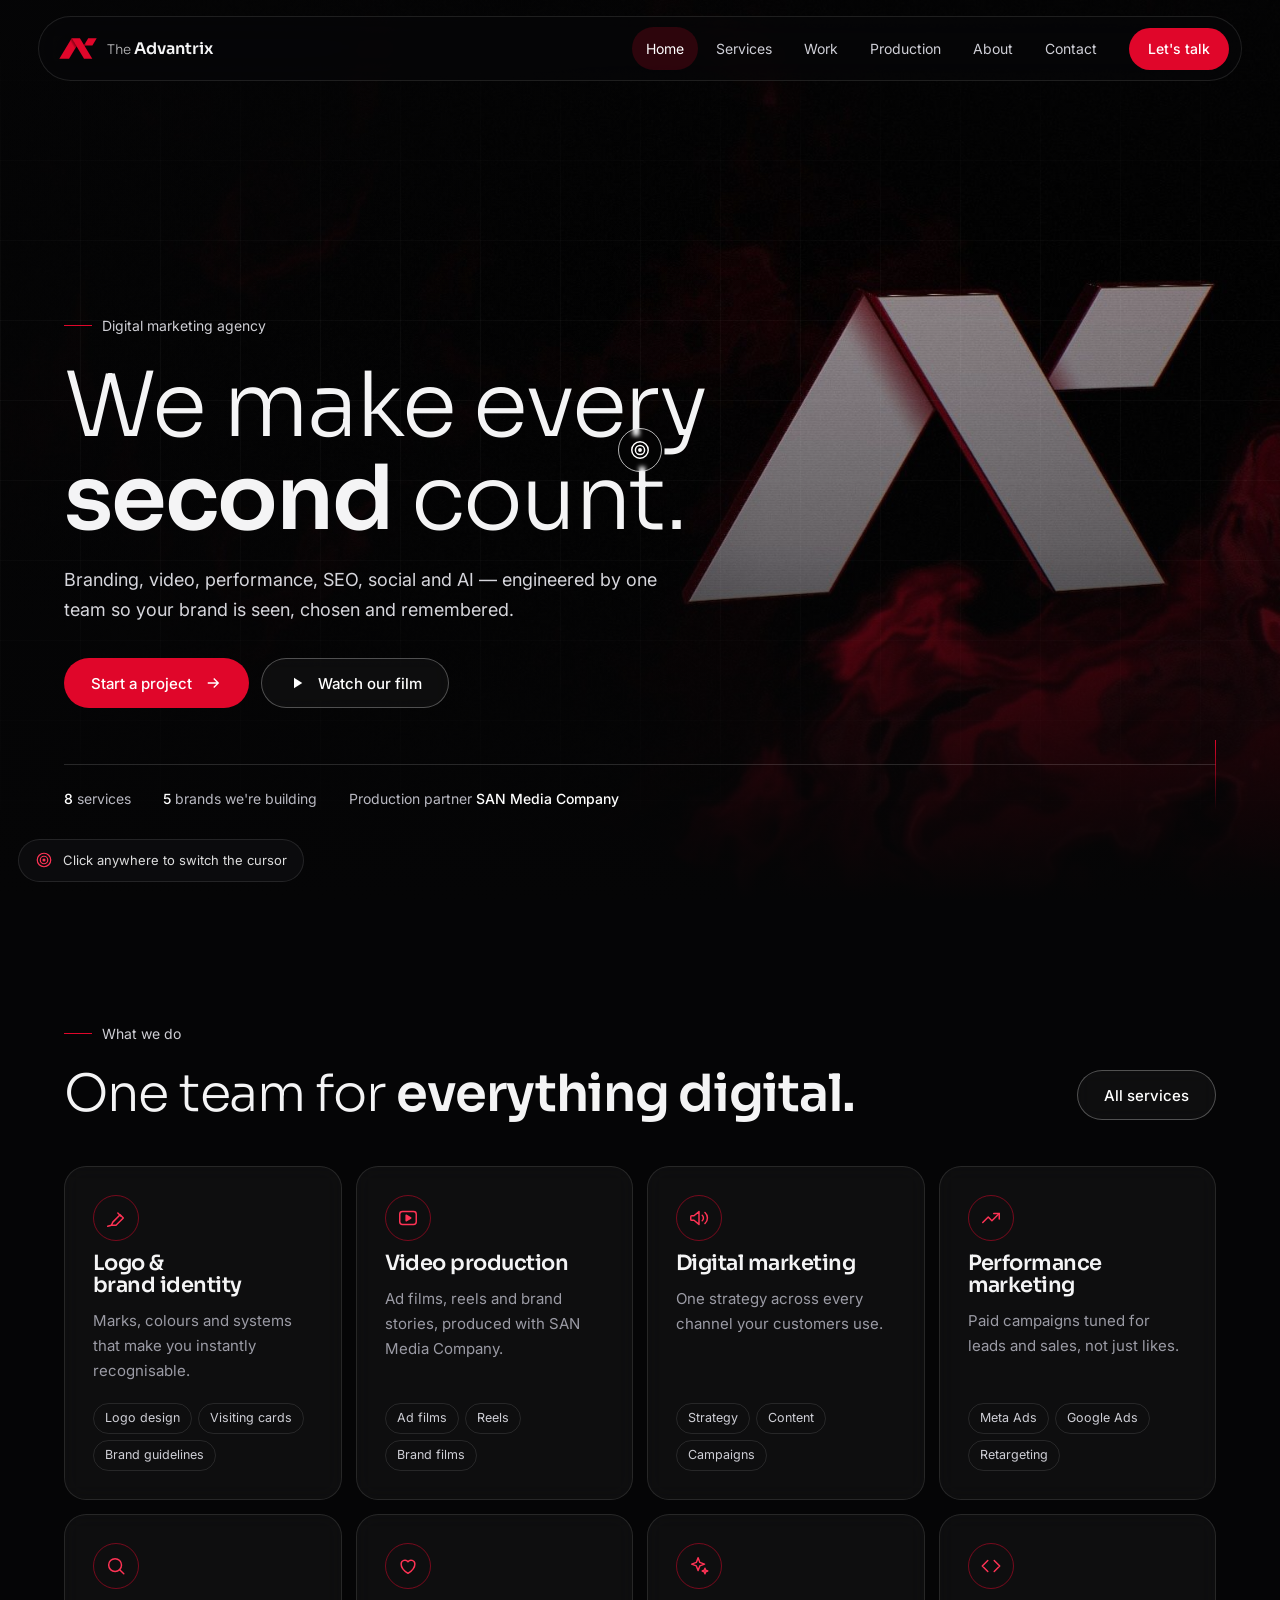
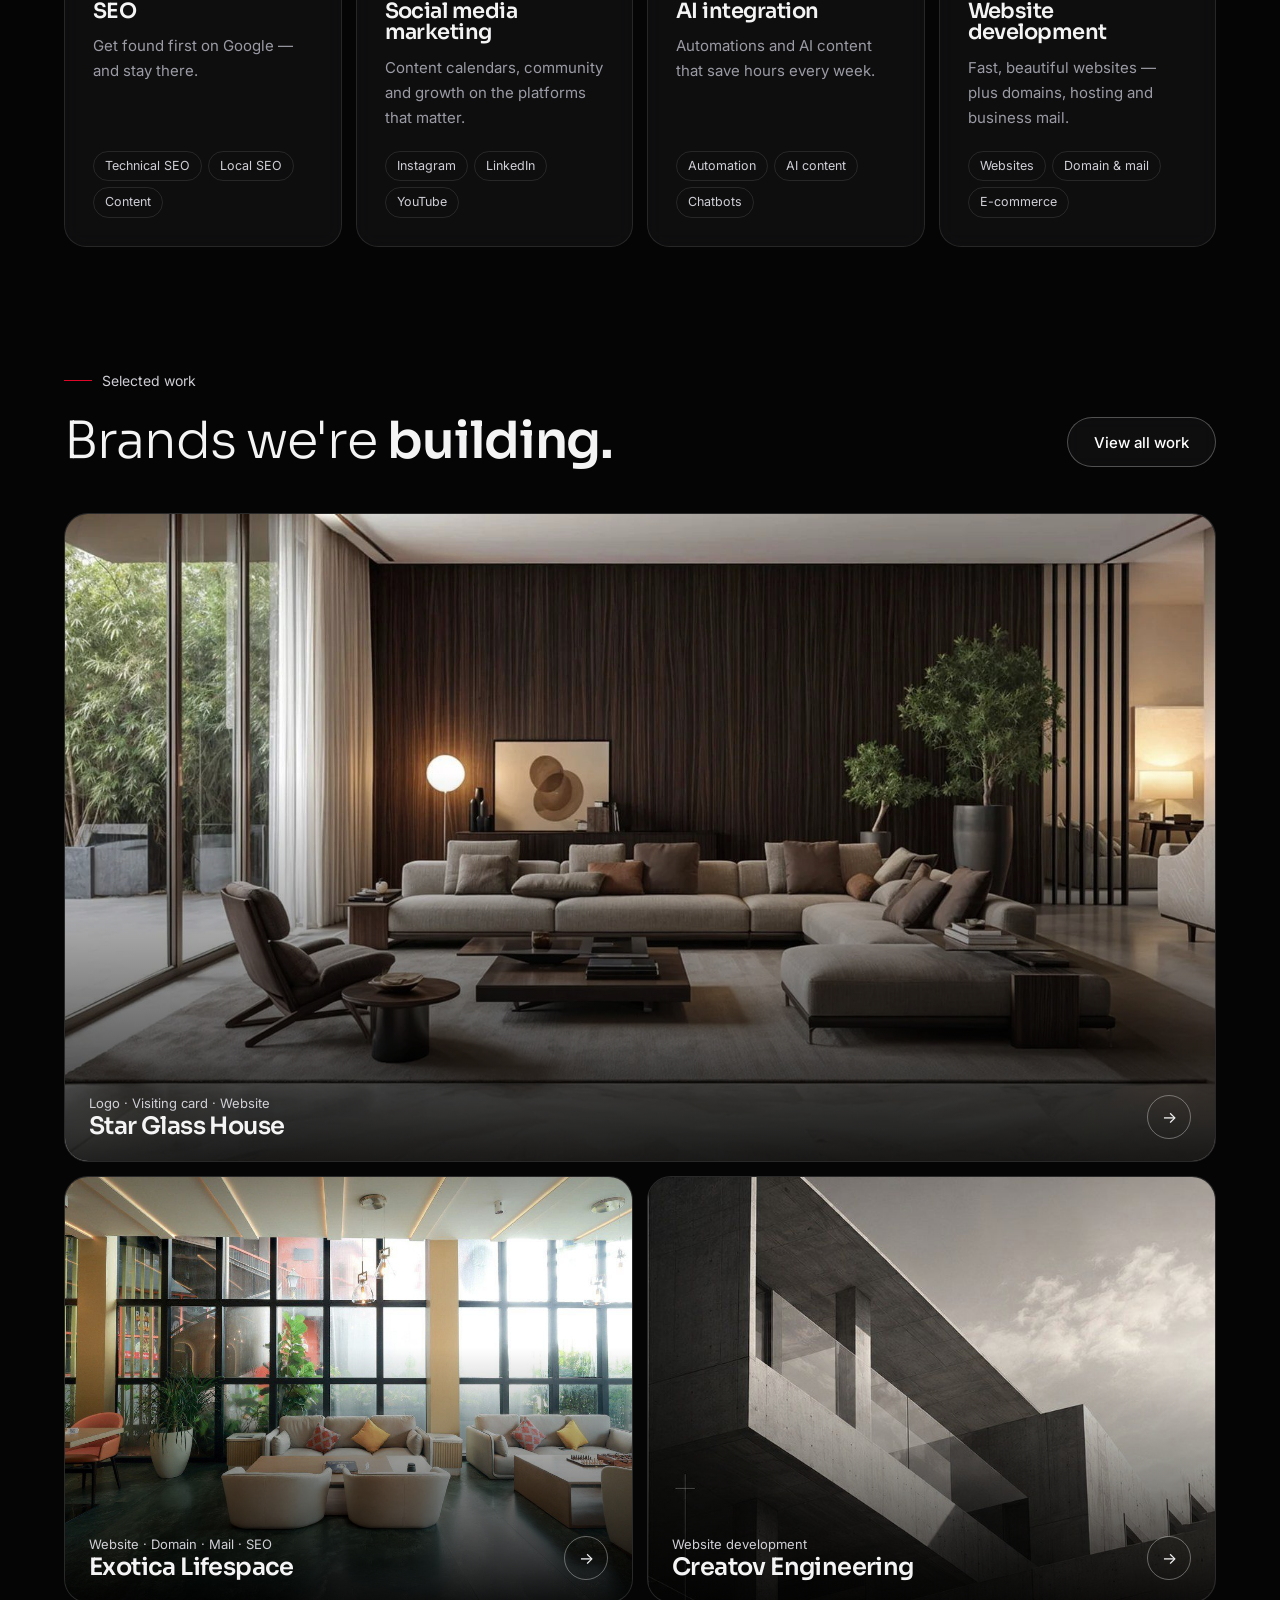
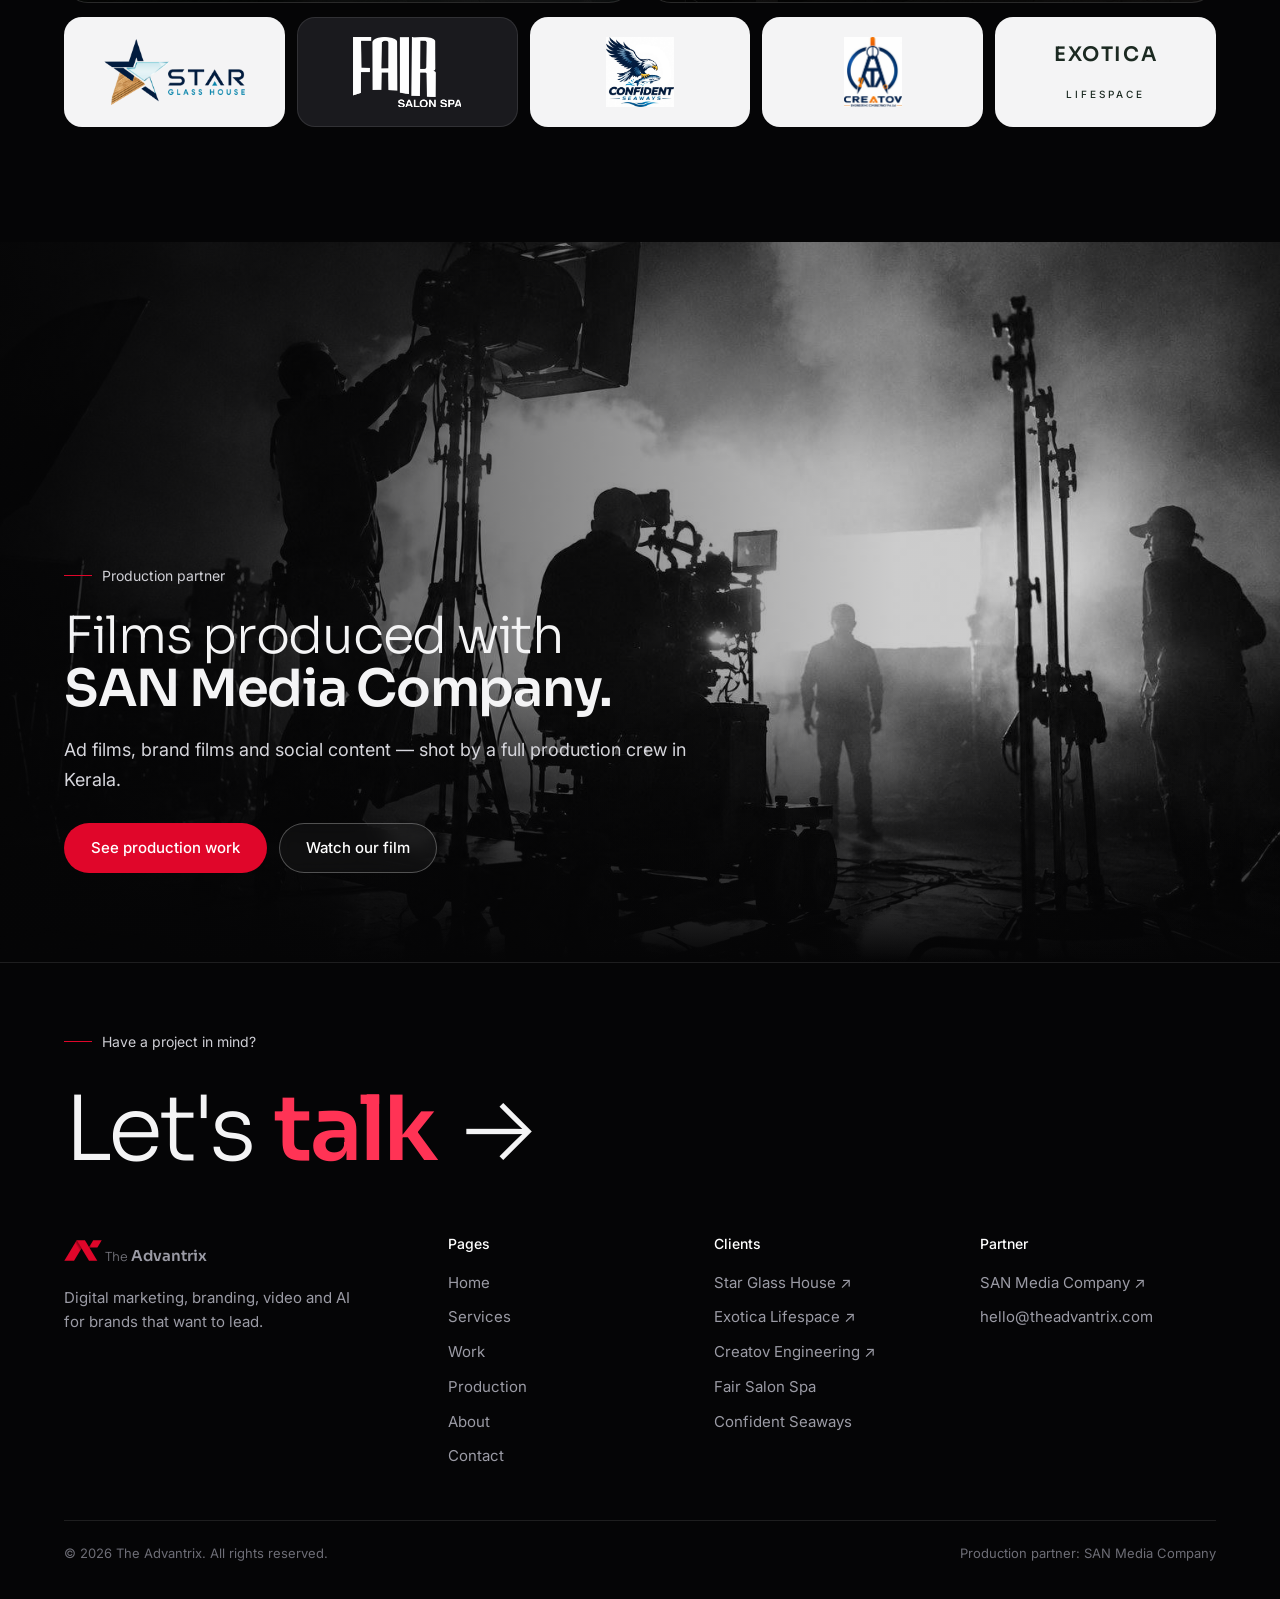
==== index.html @ 93bf0416 "Organize Advantrix website into standalone pages" ====
<!DOCTYPE html>
<html lang="en">

<head>
  <meta charset="utf-8">
  <meta name="viewport" content="width=device-width, initial-scale=1">
  <title>The Advantrix — Digital Marketing Agency</title>
  <meta name="description" content="The Advantrix — digital marketing, branding, video production, SEO, social media, AI integration and website development. Production partner: SAN Media Company.">
  <link rel="preconnect" href="https://fonts.googleapis.com">
  <link rel="preconnect" href="https://fonts.gstatic.com" crossorigin>
  <link
    href="https://fonts.googleapis.com/css2?family=Sora:wght@300;400;600;700&family=Inter:wght@400;500;600&display=swap"
    rel="stylesheet">
  <link rel="stylesheet" href="assets/css/main.css">
  <script src="assets/js/legacy-links.js" defer></script>
  <script src="assets/js/main.js" defer></script>
  <script src="assets/js/film.js" defer></script>
</head>

<body>
  <header class="nav" id="nav">
    <a class="brand" href="index.html" aria-label="The Advantrix — home">
      <img src="assets/images/site/brand-mark.svg" width="38" height="21" alt="">
      <span><small>The</small> Advantrix</span></a>
    <nav class="links" id="links" aria-label="Primary">
      <a href="index.html" class="on" aria-current="page">Home</a>
      <a href="pages/services.html">Services</a>
      <a href="pages/work.html">Work</a>
      <a href="pages/production.html">Production</a>
      <a href="pages/about.html">About</a>
      <a href="pages/contact.html">Contact</a>
    </nav>
    <a class="btn red" href="pages/contact.html">Let's talk</a>
    <button class="menu" id="menu" type="button" aria-label="Menu" aria-controls="links" aria-expanded="false"><svg width="20" height="20"
        viewBox="0 0 24 24" fill="none" stroke="currentColor" stroke-width="1.8" stroke-linecap="round">
        <path d="M4 8h16M4 16h16" />
      </svg></button>
  </header>

  <main class="page" id="home">
    <div class="hero">
      <div class="media"><video src="assets/videos/hero-loop.mp4" poster="assets/images/site/hero-loop.jpg" autoplay muted loop playsinline></video></div>
      <div class="in">
        <span class="tag">Digital marketing agency</span>
        <h1>We make every <b>second</b> count.</h1>
        <p class="lead">Branding, video, performance, SEO, social and AI — engineered by one team so your brand is seen,
          chosen and remembered.</p>
        <div class="cta"><a class="btn red" href="pages/contact.html">Start a project <svg viewBox="0 0 24 24" fill="none"
              stroke="currentColor" stroke-width="1.8">
              <path d="M5 12h14M13 6l6 6-6 6" />
            </svg></a><button class="btn line" type="button" data-film><svg viewBox="0 0 24 24" fill="currentColor">
              <path d="M8 5v14l11-7z" />
            </svg>Watch our film</button></div>
        <div class="meta"><span><b>8</b> services</span><span><b>5</b> brands we're building</span><span>Production
            partner <b>SAN Media Company</b></span></div>
      </div>
      <div class="scroll"></div>
    </div>

    <div class="band">
      <div class="wrap">
        <div class="head rv">
          <div><span class="tag">What we do</span>
            <h2>One team for <b>everything digital.</b></h2>
          </div><a class="btn line" href="pages/services.html">All services</a>
        </div>
        <div class="grid g4" id="svcHome">
          <article class="glass svc rv">
            <div class="ic"><svg viewBox="0 0 24 24" fill="none" stroke="currentColor" stroke-width="1.6"
                stroke-linecap="round" stroke-linejoin="round" aria-hidden="true"><path d="M12 20l8-8-3.5-3.5-8 8L7 20z"/><path d="M14 6.5 17.5 10M3 21l4-1"/></svg></div>
            <h3>Logo &amp; brand identity</h3>
            <p>Marks, colours and systems that make you instantly recognisable.</p>
            <div class="chips"><span>Logo design</span><span>Visiting cards</span><span>Brand guidelines</span></div>
          </article>
          <article class="glass svc rv">
            <div class="ic"><svg viewBox="0 0 24 24" fill="none" stroke="currentColor" stroke-width="1.6"
                stroke-linecap="round" stroke-linejoin="round" aria-hidden="true"><rect x="3" y="5" width="18" height="14" rx="3"/><path d="M10 9v6l5-3z" fill="currentColor"/></svg></div>
            <h3>Video production</h3>
            <p>Ad films, reels and brand stories, produced with SAN Media Company.</p>
            <div class="chips"><span>Ad films</span><span>Reels</span><span>Brand films</span></div>
          </article>
          <article class="glass svc rv">
            <div class="ic"><svg viewBox="0 0 24 24" fill="none" stroke="currentColor" stroke-width="1.6"
                stroke-linecap="round" stroke-linejoin="round" aria-hidden="true"><path d="M3 10.5v3a1 1 0 0 0 1 1h2.5L12 19V5L6.5 9.5H4a1 1 0 0 0-1 1z"/><path d="M15.5 9a4 4 0 0 1 0 6M18.5 6a8 8 0 0 1 0 12"/></svg></div>
            <h3>Digital marketing</h3>
            <p>One strategy across every channel your customers use.</p>
            <div class="chips"><span>Strategy</span><span>Content</span><span>Campaigns</span></div>
          </article>
          <article class="glass svc rv">
            <div class="ic"><svg viewBox="0 0 24 24" fill="none" stroke="currentColor" stroke-width="1.6"
                stroke-linecap="round" stroke-linejoin="round" aria-hidden="true"><path d="M3 17l6-6 4 4 8-8"/><path d="M15 7h6v6"/></svg></div>
            <h3>Performance marketing</h3>
            <p>Paid campaigns tuned for leads and sales, not just likes.</p>
            <div class="chips"><span>Meta Ads</span><span>Google Ads</span><span>Retargeting</span></div>
          </article>
          <article class="glass svc rv">
            <div class="ic"><svg viewBox="0 0 24 24" fill="none" stroke="currentColor" stroke-width="1.6"
                stroke-linecap="round" stroke-linejoin="round" aria-hidden="true"><circle cx="11" cy="11" r="7"/><path d="M20.5 20.5 16 16"/></svg></div>
            <h3>SEO</h3>
            <p>Get found first on Google — and stay there.</p>
            <div class="chips"><span>Technical SEO</span><span>Local SEO</span><span>Content</span></div>
          </article>
          <article class="glass svc rv">
            <div class="ic"><svg viewBox="0 0 24 24" fill="none" stroke="currentColor" stroke-width="1.6"
                stroke-linecap="round" stroke-linejoin="round" aria-hidden="true"><path d="M12 20s-7.5-4.6-7.5-10.2A4.2 4.2 0 0 1 12 7.3a4.2 4.2 0 0 1 7.5 2.5C19.5 15.4 12 20 12 20z"/></svg></div>
            <h3>Social media marketing</h3>
            <p>Content calendars, community and growth on the platforms that matter.</p>
            <div class="chips"><span>Instagram</span><span>LinkedIn</span><span>YouTube</span></div>
          </article>
          <article class="glass svc rv">
            <div class="ic"><svg viewBox="0 0 24 24" fill="none" stroke="currentColor" stroke-width="1.6"
                stroke-linecap="round" stroke-linejoin="round" aria-hidden="true"><path d="M11 3l1.9 5.1L18 10l-5.1 1.9L11 17l-1.9-5.1L4 10l5.1-1.9z"/><path d="M18.5 14.5l.8 2.2 2.2.8-2.2.8-.8 2.2-.8-2.2-2.2-.8 2.2-.8z"/></svg></div>
            <h3>AI integration</h3>
            <p>Automations and AI content that save hours every week.</p>
            <div class="chips"><span>Automation</span><span>AI content</span><span>Chatbots</span></div>
          </article>
          <article class="glass svc rv">
            <div class="ic"><svg viewBox="0 0 24 24" fill="none" stroke="currentColor" stroke-width="1.6"
                stroke-linecap="round" stroke-linejoin="round" aria-hidden="true"><path d="M8.5 6 2.5 12l6 6M15.5 6l6 6-6 6"/></svg></div>
            <h3>Website development</h3>
            <p>Fast, beautiful websites — plus domains, hosting and business mail.</p>
            <div class="chips"><span>Websites</span><span>Domain &amp; mail</span><span>E-commerce</span></div>
          </article>
        </div>
      </div>
    </div>

    <div class="band band-flush-top">
      <div class="wrap">
        <div class="head rv">
          <div><span class="tag">Selected work</span>
            <h2>Brands we're <b>building.</b></h2>
          </div><a class="btn line" href="pages/work.html">View all work</a>
        </div>
        <div class="grid g2">
          <a class="tile big rv" href="pages/projects/starglass.html"><img src="assets/images/projects/starglass/sg-hero.jpg"
              alt="Modern glass-walled living room — Star Glass House">
            <div class="cap">
              <div><small>Logo · Visiting card · Website</small>
                <h3>Star Glass House</h3>
              </div><span class="arr">→</span>
            </div>
          </a>
          <a class="tile rv" href="pages/projects/exotica.html"><img src="assets/images/projects/exotica/ex-detour2.jpg"
              alt="Bright lounge interior by Exotica Lifespace">
            <div class="cap">
              <div><small>Website · Domain · Mail · SEO</small>
                <h3>Exotica Lifespace</h3>
              </div><span class="arr">→</span>
            </div>
          </a>
          <a class="tile rv" href="pages/projects/creatov.html"><img src="assets/images/projects/creatov/cr-architecture.jpg"
              alt="Modern concrete architecture — Creatov Engineering">
            <div class="cap">
              <div><small>Website development</small>
                <h3>Creatov Engineering</h3>
              </div><span class="arr">→</span>
            </div>
          </a>
        </div>
        <div class="logos rv">
          <div class="lg"><img src="assets/images/projects/starglass/logo-starglass.png" alt="Star Glass House logo"></div>
          <div class="lg dark"><img src="assets/images/projects/fair/logo-fair.png" alt="Fair Salon Spa logo"></div>
          <div class="lg"><img src="assets/images/projects/seaways/logo-seaways.jpg" alt="Confident Seaways logo"></div>
          <div class="lg"><img src="assets/images/projects/creatov/logo-creatov.png" alt="Creatov Engineering Consultancy logo"></div>
          <div class="lg word">EXOTICA<small>LIFESPACE</small></div>
        </div>
      </div>
    </div>

    <div class="bleed"><img src="assets/images/production/sm-production.jpg" alt="Film crew on set under studio lights — SAN Media Company">
      <div class="wrap rv"><span class="tag">Production partner</span>
        <h2>Films produced with <b>SAN Media Company.</b></h2>
        <p class="lead">Ad films, brand films and social content — shot by a full production crew
          in Kerala.</p>
        <div class="cta"><a class="btn red"
            href="pages/production.html">See production work</a><button class="btn line" type="button" data-film>Watch our film</button></div>
      </div>
    </div>
  </main>

  <footer>
    <div class="wrap">
      <span class="tag">Have a project in mind?</span><br>
      <a class="big-cta" href="pages/contact.html">Let's <b>talk</b> →</a>
      <div class="foot">
        <div>
          <a class="brand" href="index.html">
            <img src="assets/images/site/brand-mark.svg" width="38" height="21" alt="">
            <span><small>The</small> Advantrix</span></a>
          <p>Digital marketing, branding, video and AI for brands that want to lead.</p>
        </div>
        <div>
          <h4>Pages</h4><a href="index.html">Home</a><a href="pages/services.html">Services</a><a href="pages/work.html">Work</a><a
            href="pages/production.html">Production</a><a href="pages/about.html">About</a><a href="pages/contact.html">Contact</a>
        </div>
        <div>
          <h4>Clients</h4><a href="https://starglasshouse.com/" target="_blank" rel="noopener">Star Glass House ↗</a><a
            href="https://exoticalifespace.com/" target="_blank" rel="noopener">Exotica Lifespace ↗</a><a
            href="https://www.creatovec.com/" target="_blank" rel="noopener">Creatov Engineering ↗</a><a
            href="pages/projects/fair.html">Fair Salon Spa</a><a href="pages/projects/seaways.html">Confident Seaways</a>
        </div>
        <div>
          <h4>Partner</h4><a href="https://sanmediacompany.in/" target="_blank" rel="noopener">SAN Media Company ↗</a><a
            href="pages/contact.html">hello@theadvantrix.com</a>
        </div>
      </div>
      <div class="legal"><span>© 2026 The Advantrix. All rights reserved.</span><span>Production partner: SAN Media
          Company</span></div>
    </div>
  </footer>

  <dialog id="film"><button id="filmx" type="button" aria-label="Close film">×</button><video id="filmv" src="assets/videos/film.mp4"
      poster="assets/images/production/film.jpg" controls playsinline preload="none"></video></dialog>
  <div id="cur" aria-hidden="true">
    <div class="ring"></div>
    <div class="ico" id="curi"></div>
    <div class="lbl" id="curl"></div>
  </div>
  <div class="hint" id="hint"><i id="hinti"></i>Click anywhere to switch the cursor</div>
</body>

</html>
---- assets/css/main.css ----
:root {
  color-scheme: dark;
  --bg: #050506;
  --bg2: #0b0b0d;
  --glass: rgba(255, 255, 255, .04);
  --line: rgba(255, 255, 255, .1);
  --ink: #f4f4f5;
  --mute: #9b9ba5;
  --red: #e0062a;
  --red2: #ff3355;
  --disp: Sora, Inter, system-ui, sans-serif;
}

* {
  box-sizing: border-box;
  min-width: 0;
}

html {
  scroll-behavior: smooth;
}

body {
  margin: 0;
  background: var(--bg);
  color: var(--ink);
  font: 16px/1.65 Inter, system-ui, sans-serif;
  overflow-x: clip;
  -webkit-font-smoothing: antialiased;
}

a {
  color: inherit;
}

img,
video {
  display: block;
  max-width: 100%;
}

h1,
h2,
h3 {
  font-family: var(--disp);
  margin: 0;
  line-height: 1.04;
  letter-spacing: -.025em;
  text-wrap: balance;
  font-weight: 600;
}

h1 {
  font-size: clamp(44px, 7vw, 104px);
  font-weight: 300;
}

h1 b {
  font-weight: 600;
}

h2 {
  font-size: clamp(32px, 4vw, 54px);
  font-weight: 300;
}

h2 b {
  font-weight: 600;
}

h3 {
  font-size: 21px;
}

p {
  margin: 0;
}

.wrap {
  max-width: 1280px;
  margin: 0 auto;
}

.band {
  padding: clamp(72px, 9vw, 140px) max(5vw, 20px);
}

.band-flush-top {
  padding-top: 0;
}

.band-tight-top {
  padding-top: 40px;
}

.section-action {
  margin-top: 30px;
}

[hidden] {
  display: none !important;
}

.lead {
  color: var(--mute);
  font-size: 18px;
  max-width: 58ch;
  margin-top: 20px;
}

.tag {
  display: inline-flex;
  align-items: center;
  gap: 10px;
  font-size: 14px;
  color: #cfcfd5;
  margin-bottom: 22px;
}

.tag::before {
  content: "";
  width: 28px;
  height: 1px;
  background: var(--red);
}

.btn {
  display: inline-flex;
  align-items: center;
  gap: 12px;
  min-height: 50px;
  padding: 0 26px;
  border-radius: 999px;
  font: 500 15px Inter, system-ui, sans-serif;
  text-decoration: none;
  border: 1px solid transparent;
  background: none;
  color: #fff;
  transition: background .25s, border-color .25s, transform .25s;
}

.btn.red {
  background: var(--red);
}

.btn.red:hover {
  background: var(--red2);
  transform: translateY(-2px);
}

.btn.line {
  border-color: rgba(255, 255, 255, .28);
  backdrop-filter: blur(8px);
  background: rgba(255, 255, 255, .04);
}

.btn.line:hover {
  border-color: #fff;
}

.btn svg {
  width: 18px;
  height: 18px;
}

:focus-visible {
  outline: 2px solid var(--red2);
  outline-offset: 3px;
}

.rule {
  height: 1px;
  background: var(--line);
  border: 0;
  margin: 0;
}

/* Navigation and brand */
.nav {
  position: fixed;
  inset: 16px max(3vw, 12px) auto;
  z-index: 60;
  display: flex;
  align-items: center;
  gap: 18px;
  padding: 10px 12px 10px 20px;
  border-radius: 999px;
  border: 1px solid rgba(255, 255, 255, .1);
  background: rgba(8, 8, 10, .55);
  backdrop-filter: blur(18px) saturate(1.4);
}

.brand {
  display: flex;
  align-items: center;
  gap: 10px;
  text-decoration: none;
  font: 600 16px var(--disp);
  white-space: nowrap;
}

.brand img {
  display: inline-block;
  width: 38px;
  height: 21px;
}

.brand span small {
  font-weight: 300;
  opacity: .75;
}

.links {
  display: flex;
  gap: 4px;
  margin-left: auto;
}

.links a {
  text-decoration: none;
  font-size: 14px;
  color: #cfcfd6;
  padding: 10px 14px;
  border-radius: 999px;
  transition: background .2s, color .2s;
}

.links a:hover {
  color: #fff;
  background: rgba(255, 255, 255, .06);
}

.links a.on,
.links a[aria-current="page"] {
  color: #fff;
  background: rgba(224, 6, 42, .18);
}

.nav .btn {
  min-height: 42px;
  padding: 0 18px;
  font-size: 14px;
}

.menu {
  display: none;
  margin-left: auto;
  width: 44px;
  height: 44px;
  border-radius: 50%;
  border: 1px solid var(--line);
  background: none;
  color: #fff;
}

@media(max-width:980px) {
  .links {
    position: absolute;
    top: calc(100% + 8px);
    left: 0;
    right: 0;
    flex-direction: column;
    padding: 10px;
    border-radius: 22px;
    background: rgba(8, 8, 10, .96);
    border: 1px solid var(--line);
    display: none;
  }

  .nav.open .links {
    display: flex;
  }

  .nav:not(.menu-ready) {
    position: static;
    flex-wrap: wrap;
    margin: 16px max(3vw, 12px) 0;
    border-radius: 22px;
  }

  .nav:not(.menu-ready) .links {
    display: flex;
    position: static;
    flex-basis: 100%;
    margin-left: 0;
  }

  .links a {
    padding: 14px 16px;
  }

  .menu-ready .menu {
    display: grid;
    place-items: center;
  }

  .nav>.btn {
    display: none;
  }
}

/* Page entrance */
.page {
  animation: pin .7s cubic-bezier(.2, .7, .2, 1);
}

@keyframes pin {
  from {
    opacity: 0;
    transform: translateY(14px);
  }

  to {
    opacity: 1;
    transform: none;
  }
}

/* full-screen hero */
.hero {
  position: relative;
  min-height: 100svh;
  display: flex;
  align-items: flex-end;
  padding: 140px max(5vw, 20px) clamp(48px, 7vw, 96px);
  overflow: hidden;
  isolation: isolate;
}

.hero .media {
  position: absolute;
  inset: 0;
  z-index: -2;
}

.hero .media img,
.hero .media video {
  width: 100%;
  height: 100%;
  object-fit: cover;
}

.hero .media img {
  transform: scale(1.04);
  animation: drift 18s ease-in-out infinite alternate;
}

@keyframes drift {
  to {
    transform: scale(1.1) translate(-1%, -1%);
  }
}

.hero::before {
  content: "";
  position: absolute;
  inset: 0;
  z-index: -1;
  background: linear-gradient(180deg, rgba(5, 5, 6, .55) 0%, rgba(5, 5, 6, .1) 30%, rgba(5, 5, 6, .35) 60%, var(--bg) 100%), linear-gradient(90deg, rgba(5, 5, 6, .75) 0%, rgba(5, 5, 6, 0) 60%);
}

.hero::after {
  content: "";
  position: absolute;
  inset: 0;
  z-index: -1;
  pointer-events: none;
  background-image: linear-gradient(rgba(255, 255, 255, .035) 1px, transparent 1px), linear-gradient(90deg, rgba(255, 255, 255, .035) 1px, transparent 1px);
  background-size: 80px 80px;
  mask-image: linear-gradient(180deg, transparent, #000 40%, transparent);
}

.hero .in {
  max-width: 1280px;
  width: 100%;
  margin: 0 auto;
}

.hero .lead {
  color: #d6d6dc;
}

.hero .cta {
  display: flex;
  flex-wrap: wrap;
  gap: 12px;
  margin-top: 34px;
}

.hero .meta {
  display: flex;
  flex-wrap: wrap;
  gap: 8px 32px;
  margin-top: 56px;
  padding-top: 22px;
  border-top: 1px solid rgba(255, 255, 255, .14);
  font-size: 14px;
  color: #b9b9c2;
}

.hero .meta b {
  color: #fff;
  font-weight: 500;
}

.scroll {
  position: absolute;
  right: max(5vw, 20px);
  bottom: clamp(48px, 7vw, 96px);
  width: 1px;
  height: 70px;
  background: linear-gradient(var(--red), transparent);
  overflow: hidden;
}

@media(max-width:700px) {
  .scroll {
    display: none;
  }
}

/* glass cards */
.grid {
  display: grid;
  gap: 14px;
}

.g4 {
  grid-template-columns: repeat(4, minmax(0, 1fr));
}

.g3 {
  grid-template-columns: repeat(3, minmax(0, 1fr));
}

.g2 {
  grid-template-columns: repeat(2, minmax(0, 1fr));
}

@media(max-width:1000px) {

  .g4,
  .g3 {
    grid-template-columns: repeat(2, minmax(0, 1fr));
  }
}

@media(max-width:620px) {

  .g4,
  .g3,
  .g2 {
    grid-template-columns: 1fr;
  }
}

.glass {
  background: var(--glass);
  border: 1px solid var(--line);
  border-radius: 22px;
  backdrop-filter: blur(10px);
  transition: border-color .3s, background .3s, transform .3s;
}

.glass:hover {
  border-color: rgba(224, 6, 42, .55);
  background: rgba(255, 255, 255, .06);
}

.svc {
  padding: 28px;
  display: flex;
  flex-direction: column;
  gap: 12px;
  min-height: 250px;
}

.svc .ic {
  width: 46px;
  height: 46px;
  border-radius: 50%;
  display: grid;
  place-items: center;
  border: 1px solid rgba(224, 6, 42, .5);
  color: var(--red2);
}

.svc .ic svg {
  width: 22px;
  height: 22px;
}

.svc p {
  color: var(--mute);
  font-size: 15px;
}

.chips {
  display: flex;
  flex-wrap: wrap;
  gap: 6px;
  margin-top: auto;
  padding-top: 8px;
}

.chips span {
  font-size: 12.5px;
  color: #cfcfd6;
  border: 1px solid var(--line);
  border-radius: 999px;
  padding: 4px 11px;
}

.head {
  display: flex;
  flex-wrap: wrap;
  justify-content: space-between;
  align-items: end;
  gap: 20px;
  margin-bottom: 46px;
}

/* work tiles */
.tile {
  position: relative;
  display: block;
  border-radius: 24px;
  overflow: hidden;
  text-decoration: none;
  border: 1px solid var(--line);
  aspect-ratio: 4/3;
  background: #111;
}

.tile img {
  width: 100%;
  height: 100%;
  object-fit: cover;
  transition: transform 1s cubic-bezier(.2, .7, .2, 1), filter .6s;
  filter: saturate(.9);
}

.tile:hover img {
  transform: scale(1.06);
  filter: saturate(1.1);
}

.tile::after {
  content: "";
  position: absolute;
  inset: 0;
  background: linear-gradient(180deg, transparent 40%, rgba(0, 0, 0, .85));
}

.tile .cap {
  position: absolute;
  left: 24px;
  right: 24px;
  bottom: 22px;
  z-index: 1;
  display: flex;
  justify-content: space-between;
  align-items: end;
  gap: 12px;
}

.tile .cap small {
  display: block;
  color: #d0d0d6;
  font-size: 13px;
}

.tile .cap h3 {
  font-size: 24px;
}

.tile .arr {
  width: 44px;
  height: 44px;
  border-radius: 50%;
  border: 1px solid rgba(255, 255, 255, .35);
  display: grid;
  place-items: center;
  flex: none;
  transition: background .3s;
}

.tile:hover .arr {
  background: var(--red);
  border-color: var(--red);
}

.tile.big {
  grid-column: span 2;
  aspect-ratio: auto;
  min-height: 420px;
}

@media(max-width:620px) {
  .tile.big {
    grid-column: auto;
    min-height: 320px;
  }
}

.logos {
  display: flex;
  margin-top: 14px;
  flex-wrap: wrap;
  gap: 12px;
}

.lg {
  flex: 1 1 180px;
  height: 110px;
  border-radius: 18px;
  display: grid;
  place-items: center;
  padding: 18px 26px;
  background: #f4f4f5;
}

.lg img {
  max-height: 70px;
  max-width: 100%;
  object-fit: contain;
}

.lg.dark {
  background: #1a1a1e;
  border: 1px solid var(--line);
}

.lg.word {
  color: #1c2a22;
  font: 600 20px var(--disp);
  letter-spacing: .08em;
  text-align: center;
  line-height: 1.1;
}

.lg.word small {
  display: block;
  font: 500 10px Inter;
  letter-spacing: .3em;
  margin-top: 4px;
}

/* split feature */
.split {
  display: grid;
  grid-template-columns: 1.1fr 1fr;
  gap: clamp(30px, 5vw, 80px);
  align-items: center;
}

.split.rev>:first-child {
  order: 2;
}

.frame {
  border-radius: 26px;
  overflow: hidden;
  border: 1px solid var(--line);
  aspect-ratio: 4/3;
}

.frame img {
  width: 100%;
  height: 100%;
  object-fit: cover;
}

@media(max-width:880px) {
  .split {
    grid-template-columns: 1fr;
  }

  .split.rev>:first-child {
    order: 0;
  }
}

.list {
  margin: 26px 0 0;
  padding: 0;
  list-style: none;
  display: grid;
  gap: 0;
}

.list li {
  display: flex;
  justify-content: space-between;
  gap: 20px;
  padding: 16px 0;
  border-top: 1px solid var(--line);
  font-size: 16px;
}

.list li span {
  color: var(--mute);
  font-size: 14px;
  text-align: right;
}

/* full-bleed band */
.bleed {
  position: relative;
  min-height: 80vh;
  display: flex;
  align-items: flex-end;
  padding: clamp(48px, 7vw, 96px) max(5vw, 20px);
  overflow: hidden;
  isolation: isolate;
}

.bleed img {
  position: absolute;
  inset: 0;
  width: 100%;
  height: 100%;
  object-fit: cover;
  z-index: -2;
}

.bleed .wrap {
  width: 100%;
}

.bleed h2 {
  max-width: 16ch;
}

.bleed .lead {
  color: #d6d6dc;
}

.bleed .cta {
  display: flex;
  flex-wrap: wrap;
  gap: 12px;
  margin-top: 28px;
}

.bleed::before {
  content: "";
  position: absolute;
  inset: 0;
  z-index: -1;
  background: linear-gradient(90deg, rgba(5, 5, 6, .9), rgba(5, 5, 6, .2) 70%), linear-gradient(0deg, var(--bg), transparent 40%);
}

.note {
  color: #77777f;
  font-size: 13px;
  margin-top: 16px;
}

/* footer */
footer {
  border-top: 1px solid var(--line);
  padding: 60px max(5vw, 20px) 34px;
}

.foot {
  display: grid;
  margin-top: 60px;
  grid-template-columns: 1.5fr 1fr 1fr 1fr;
  gap: 30px;
}

.foot h4 {
  margin: 0 0 14px;
  font: 500 14px Inter;
  color: #fff;
}

.foot a {
  display: block;
  text-decoration: none;
  color: var(--mute);
  padding: 5px 0;
  font-size: 15px;
}

.foot a:hover {
  color: #fff;
}

.foot p {
  color: var(--mute);
  font-size: 15px;
  margin-top: 16px;
  max-width: 34ch;
}

.legal {
  display: flex;
  flex-wrap: wrap;
  justify-content: space-between;
  gap: 10px;
  margin-top: 46px;
  padding-top: 22px;
  border-top: 1px solid var(--line);
  color: #6d6d76;
  font-size: 13px;
}

.big-cta {
  font: 300 clamp(40px, 7vw, 110px)/1 var(--disp);
  letter-spacing: -.04em;
  text-decoration: none;
  display: inline-flex;
  align-items: center;
  gap: .25em;
  margin-top: 10px;
}

.big-cta b {
  font-weight: 600;
  color: var(--red2);
}

.big-cta:hover b {
  text-decoration: underline;
  text-decoration-thickness: 2px;
  text-underline-offset: 8px;
}

@media(max-width:820px) {
  .foot {
    grid-template-columns: 1fr 1fr;
  }
}

/* film modal */
dialog {
  border: 1px solid var(--line);
  border-radius: 22px;
  padding: 0;
  background: #000;
  width: min(1100px, 94vw);
  color: #fff;
}

dialog::backdrop {
  background: rgba(0, 0, 0, .8);
  backdrop-filter: blur(6px);
}

dialog video {
  width: 100%;
  aspect-ratio: 16/9;
}

dialog button {
  position: absolute;
  top: 10px;
  right: 10px;
  z-index: 2;
  width: 44px;
  height: 44px;
  border-radius: 50%;
  border: 1px solid rgba(255, 255, 255, .3);
  background: rgba(0, 0, 0, .5);
  color: #fff;
  font-size: 20px;
}

/* reveal */
.reveal-ready .rv {
  transition: opacity .9s, transform .9s cubic-bezier(.2, .7, .2, 1);
}

.reveal-ready .rv:not(.in) {
  opacity: 0;
  transform: translateY(24px);
}

/* cursor */
.has-cur,
.has-cur * {
  cursor: none !important;
}

#cur {
  position: fixed;
  left: 0;
  top: 0;
  z-index: 9999;
  pointer-events: none;
  display: none;
}

.has-cur #cur {
  display: block;
}

#cur .ring {
  position: absolute;
  left: -22px;
  top: -22px;
  width: 44px;
  height: 44px;
  border-radius: 50%;
  border: 1px solid rgba(255, 255, 255, .7);
  transition: transform .25s, background .25s, border-color .25s;
  backdrop-filter: blur(2px);
}

#cur .ico {
  position: absolute;
  left: -11px;
  top: -11px;
  width: 22px;
  height: 22px;
  color: #fff;
}

#cur .ico svg {
  width: 22px;
  height: 22px;
}

#cur.hot .ring {
  transform: scale(1.6);
  background: rgba(224, 6, 42, .22);
  border-color: var(--red2);
}

#cur.down .ring {
  transform: scale(.8);
}

#cur .lbl {
  position: absolute;
  left: 30px;
  top: 14px;
  white-space: nowrap;
  font: 500 12px Inter;
  color: #fff;
  background: var(--red);
  padding: 3px 10px;
  border-radius: 999px;
  opacity: 0;
  transform: translateY(4px);
  transition: .25s;
}

#cur .lbl.show {
  opacity: 1;
  transform: none;
}

.spark {
  position: fixed;
  z-index: 9998;
  pointer-events: none;
  width: 18px;
  height: 18px;
  color: var(--red2);
}

.spark svg {
  width: 100%;
  height: 100%;
}

.hint {
  position: fixed;
  left: 18px;
  bottom: 18px;
  z-index: 50;
  display: none;
  align-items: center;
  gap: 10px;
  padding: 10px 16px;
  border-radius: 999px;
  background: rgba(14, 14, 16, .85);
  border: 1px solid var(--line);
  font-size: 13px;
  color: #ddd;
  backdrop-filter: blur(10px);
  transition: opacity .5s;
}

.has-cur .hint {
  display: flex;
}

.hint i {
  display: inline-flex;
  width: 18px;
  height: 18px;
  color: var(--red2);
}

@media (prefers-reduced-motion:reduce) {
  .hero .media img,
  .page {
    animation: none;
  }

  .reveal-ready .rv {
    transition: none;
  }

  .reveal-ready .rv:not(.in) {
    opacity: 1;
    transform: none;
  }

  html {
    scroll-behavior: auto;
  }
}
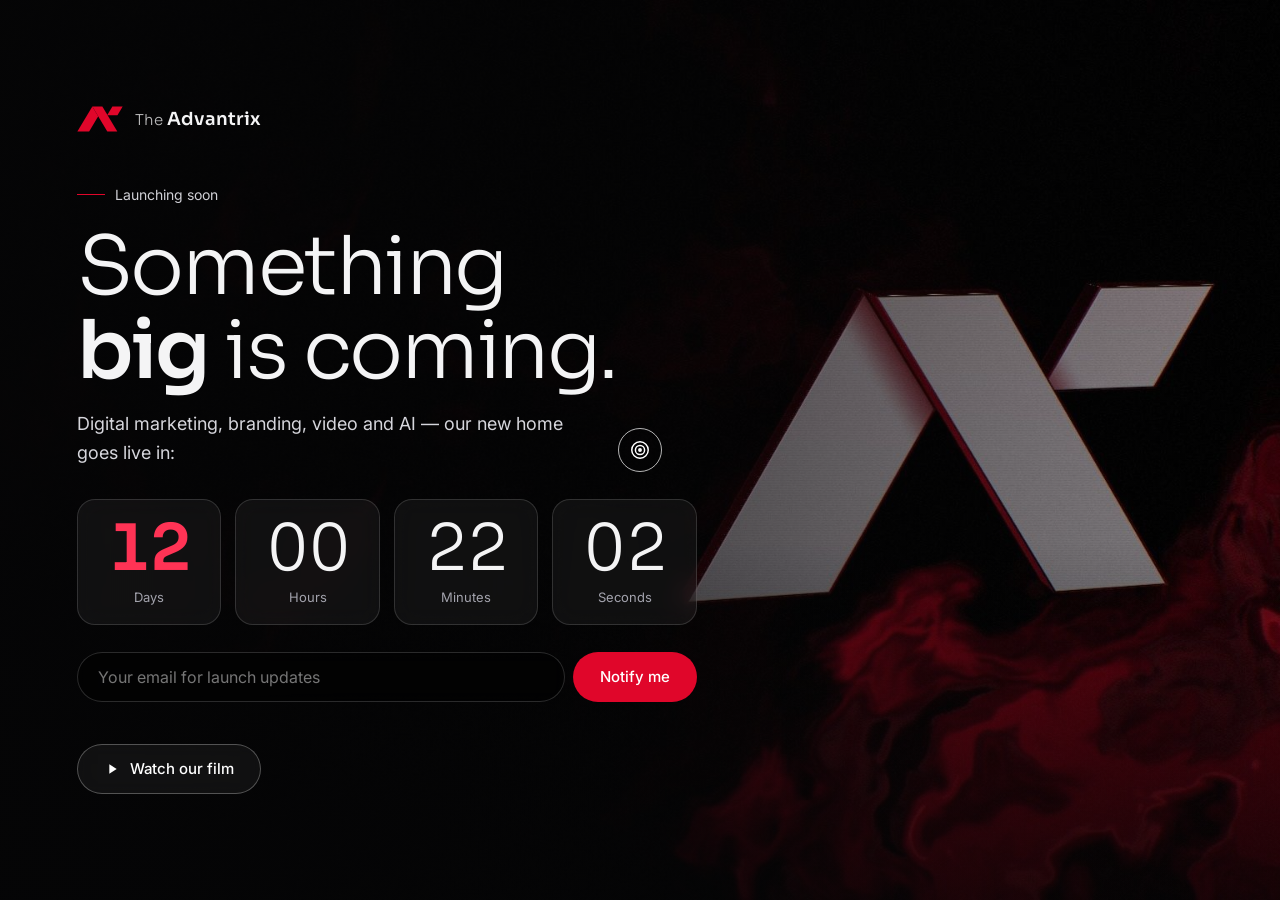
==== commit 65d6fd45: "Use Coming Soon as the root landing page" ====
--- a/index.html
+++ b/index.html
@@ -1,223 +1,35 @@
 <!DOCTYPE html>
 <html lang="en">
-
 <head>
-  <meta charset="utf-8">
-  <meta name="viewport" content="width=device-width, initial-scale=1">
-  <title>The Advantrix — Digital Marketing Agency</title>
-  <meta name="description" content="The Advantrix — digital marketing, branding, video production, SEO, social media, AI integration and website development. Production partner: SAN Media Company.">
-  <link rel="preconnect" href="https://fonts.googleapis.com">
-  <link rel="preconnect" href="https://fonts.gstatic.com" crossorigin>
-  <link
-    href="https://fonts.googleapis.com/css2?family=Sora:wght@300;400;600;700&family=Inter:wght@400;500;600&display=swap"
-    rel="stylesheet">
-  <link rel="stylesheet" href="assets/css/main.css">
-  <script src="assets/js/legacy-links.js" defer></script>
-  <script src="assets/js/main.js" defer></script>
-  <script src="assets/js/film.js" defer></script>
+<meta charset="utf-8">
+<meta name="viewport" content="width=device-width, initial-scale=1">
+<title>The Advantrix — Coming Soon</title>
+<meta name="description" content="The Advantrix — digital marketing, branding, video and AI. Launching soon.">
+<link rel="preconnect" href="https://fonts.googleapis.com"><link rel="preconnect" href="https://fonts.gstatic.com" crossorigin>
+<link href="https://fonts.googleapis.com/css2?family=Sora:wght@300;600&family=Inter:wght@400;500&display=swap" rel="stylesheet">
+<link rel="stylesheet" href="assets/css/coming-soon.css">
+<script src="assets/js/coming-soon.js" defer></script>
 </head>
-
 <body>
-  <header class="nav" id="nav">
-    <a class="brand" href="index.html" aria-label="The Advantrix — home">
-      <img src="assets/images/site/brand-mark.svg" width="38" height="21" alt="">
-      <span><small>The</small> Advantrix</span></a>
-    <nav class="links" id="links" aria-label="Primary">
-      <a href="index.html" class="on" aria-current="page">Home</a>
-      <a href="pages/services.html">Services</a>
-      <a href="pages/work.html">Work</a>
-      <a href="pages/production.html">Production</a>
-      <a href="pages/about.html">About</a>
-      <a href="pages/contact.html">Contact</a>
-    </nav>
-    <a class="btn red" href="pages/contact.html">Let's talk</a>
-    <button class="menu" id="menu" type="button" aria-label="Menu" aria-controls="links" aria-expanded="false"><svg width="20" height="20"
-        viewBox="0 0 24 24" fill="none" stroke="currentColor" stroke-width="1.8" stroke-linecap="round">
-        <path d="M4 8h16M4 16h16" />
-      </svg></button>
-  </header>
-
-  <main class="page" id="home">
-    <div class="hero">
-      <div class="media"><video src="assets/videos/hero-loop.mp4" poster="assets/images/site/hero-loop.jpg" autoplay muted loop playsinline></video></div>
-      <div class="in">
-        <span class="tag">Digital marketing agency</span>
-        <h1>We make every <b>second</b> count.</h1>
-        <p class="lead">Branding, video, performance, SEO, social and AI — engineered by one team so your brand is seen,
-          chosen and remembered.</p>
-        <div class="cta"><a class="btn red" href="pages/contact.html">Start a project <svg viewBox="0 0 24 24" fill="none"
-              stroke="currentColor" stroke-width="1.8">
-              <path d="M5 12h14M13 6l6 6-6 6" />
-            </svg></a><button class="btn line" type="button" data-film><svg viewBox="0 0 24 24" fill="currentColor">
-              <path d="M8 5v14l11-7z" />
-            </svg>Watch our film</button></div>
-        <div class="meta"><span><b>8</b> services</span><span><b>5</b> brands we're building</span><span>Production
-            partner <b>SAN Media Company</b></span></div>
-      </div>
-      <div class="scroll"></div>
+<main class="soon">
+  <video class="bg" src="assets/videos/hero-loop.mp4" poster="assets/images/hero-loop.jpg" autoplay muted loop playsinline aria-hidden="true"></video>
+  <div class="in">
+    <div class="brand"><svg viewBox="-390 -216 780 432" aria-hidden="true"><polygon fill="currentColor" points="-384,212 -184,212 -30,-45 -130,-211"/><polygon fill="currentColor" points="210,-211 385,-211 296,-63 121,-63"/><polygon fill="currentColor" points="-130,-211 40,-211 294,212 124,212"/></svg><span><small>The</small> Advantrix</span></div>
+    <span class="tag">Launching soon</span>
+    <h1>Something <b>big</b> is coming.</h1>
+    <p class="lead">Digital marketing, branding, video and AI — our new home goes live in:</p>
+    <div class="cd" role="timer" aria-live="off">
+      <div><b id="d">20</b><span>Days</span></div>
+      <div><b id="h">00</b><span>Hours</span></div>
+      <div><b id="m">00</b><span>Minutes</span></div>
+      <div><b id="s">00</b><span>Seconds</span></div>
     </div>
-
-    <div class="band">
-      <div class="wrap">
-        <div class="head rv">
-          <div><span class="tag">What we do</span>
-            <h2>One team for <b>everything digital.</b></h2>
-          </div><a class="btn line" href="pages/services.html">All services</a>
-        </div>
-        <div class="grid g4" id="svcHome">
-          <article class="glass svc rv">
-            <div class="ic"><svg viewBox="0 0 24 24" fill="none" stroke="currentColor" stroke-width="1.6"
-                stroke-linecap="round" stroke-linejoin="round" aria-hidden="true"><path d="M12 20l8-8-3.5-3.5-8 8L7 20z"/><path d="M14 6.5 17.5 10M3 21l4-1"/></svg></div>
-            <h3>Logo &amp; brand identity</h3>
-            <p>Marks, colours and systems that make you instantly recognisable.</p>
-            <div class="chips"><span>Logo design</span><span>Visiting cards</span><span>Brand guidelines</span></div>
-          </article>
-          <article class="glass svc rv">
-            <div class="ic"><svg viewBox="0 0 24 24" fill="none" stroke="currentColor" stroke-width="1.6"
-                stroke-linecap="round" stroke-linejoin="round" aria-hidden="true"><rect x="3" y="5" width="18" height="14" rx="3"/><path d="M10 9v6l5-3z" fill="currentColor"/></svg></div>
-            <h3>Video production</h3>
-            <p>Ad films, reels and brand stories, produced with SAN Media Company.</p>
-            <div class="chips"><span>Ad films</span><span>Reels</span><span>Brand films</span></div>
-          </article>
-          <article class="glass svc rv">
-            <div class="ic"><svg viewBox="0 0 24 24" fill="none" stroke="currentColor" stroke-width="1.6"
-                stroke-linecap="round" stroke-linejoin="round" aria-hidden="true"><path d="M3 10.5v3a1 1 0 0 0 1 1h2.5L12 19V5L6.5 9.5H4a1 1 0 0 0-1 1z"/><path d="M15.5 9a4 4 0 0 1 0 6M18.5 6a8 8 0 0 1 0 12"/></svg></div>
-            <h3>Digital marketing</h3>
-            <p>One strategy across every channel your customers use.</p>
-            <div class="chips"><span>Strategy</span><span>Content</span><span>Campaigns</span></div>
-          </article>
-          <article class="glass svc rv">
-            <div class="ic"><svg viewBox="0 0 24 24" fill="none" stroke="currentColor" stroke-width="1.6"
-                stroke-linecap="round" stroke-linejoin="round" aria-hidden="true"><path d="M3 17l6-6 4 4 8-8"/><path d="M15 7h6v6"/></svg></div>
-            <h3>Performance marketing</h3>
-            <p>Paid campaigns tuned for leads and sales, not just likes.</p>
-            <div class="chips"><span>Meta Ads</span><span>Google Ads</span><span>Retargeting</span></div>
-          </article>
-          <article class="glass svc rv">
-            <div class="ic"><svg viewBox="0 0 24 24" fill="none" stroke="currentColor" stroke-width="1.6"
-                stroke-linecap="round" stroke-linejoin="round" aria-hidden="true"><circle cx="11" cy="11" r="7"/><path d="M20.5 20.5 16 16"/></svg></div>
-            <h3>SEO</h3>
-            <p>Get found first on Google — and stay there.</p>
-            <div class="chips"><span>Technical SEO</span><span>Local SEO</span><span>Content</span></div>
-          </article>
-          <article class="glass svc rv">
-            <div class="ic"><svg viewBox="0 0 24 24" fill="none" stroke="currentColor" stroke-width="1.6"
-                stroke-linecap="round" stroke-linejoin="round" aria-hidden="true"><path d="M12 20s-7.5-4.6-7.5-10.2A4.2 4.2 0 0 1 12 7.3a4.2 4.2 0 0 1 7.5 2.5C19.5 15.4 12 20 12 20z"/></svg></div>
-            <h3>Social media marketing</h3>
-            <p>Content calendars, community and growth on the platforms that matter.</p>
-            <div class="chips"><span>Instagram</span><span>LinkedIn</span><span>YouTube</span></div>
-          </article>
-          <article class="glass svc rv">
-            <div class="ic"><svg viewBox="0 0 24 24" fill="none" stroke="currentColor" stroke-width="1.6"
-                stroke-linecap="round" stroke-linejoin="round" aria-hidden="true"><path d="M11 3l1.9 5.1L18 10l-5.1 1.9L11 17l-1.9-5.1L4 10l5.1-1.9z"/><path d="M18.5 14.5l.8 2.2 2.2.8-2.2.8-.8 2.2-.8-2.2-2.2-.8 2.2-.8z"/></svg></div>
-            <h3>AI integration</h3>
-            <p>Automations and AI content that save hours every week.</p>
-            <div class="chips"><span>Automation</span><span>AI content</span><span>Chatbots</span></div>
-          </article>
-          <article class="glass svc rv">
-            <div class="ic"><svg viewBox="0 0 24 24" fill="none" stroke="currentColor" stroke-width="1.6"
-                stroke-linecap="round" stroke-linejoin="round" aria-hidden="true"><path d="M8.5 6 2.5 12l6 6M15.5 6l6 6-6 6"/></svg></div>
-            <h3>Website development</h3>
-            <p>Fast, beautiful websites — plus domains, hosting and business mail.</p>
-            <div class="chips"><span>Websites</span><span>Domain &amp; mail</span><span>E-commerce</span></div>
-          </article>
-        </div>
-      </div>
-    </div>
-
-    <div class="band band-flush-top">
-      <div class="wrap">
-        <div class="head rv">
-          <div><span class="tag">Selected work</span>
-            <h2>Brands we're <b>building.</b></h2>
-          </div><a class="btn line" href="pages/work.html">View all work</a>
-        </div>
-        <div class="grid g2">
-          <a class="tile big rv" href="pages/projects/starglass.html"><img src="assets/images/projects/starglass/sg-hero.jpg"
-              alt="Modern glass-walled living room — Star Glass House">
-            <div class="cap">
-              <div><small>Logo · Visiting card · Website</small>
-                <h3>Star Glass House</h3>
-              </div><span class="arr">→</span>
-            </div>
-          </a>
-          <a class="tile rv" href="pages/projects/exotica.html"><img src="assets/images/projects/exotica/ex-detour2.jpg"
-              alt="Bright lounge interior by Exotica Lifespace">
-            <div class="cap">
-              <div><small>Website · Domain · Mail · SEO</small>
-                <h3>Exotica Lifespace</h3>
-              </div><span class="arr">→</span>
-            </div>
-          </a>
-          <a class="tile rv" href="pages/projects/creatov.html"><img src="assets/images/projects/creatov/cr-architecture.jpg"
-              alt="Modern concrete architecture — Creatov Engineering">
-            <div class="cap">
-              <div><small>Website development</small>
-                <h3>Creatov Engineering</h3>
-              </div><span class="arr">→</span>
-            </div>
-          </a>
-        </div>
-        <div class="logos rv">
-          <div class="lg"><img src="assets/images/projects/starglass/logo-starglass.png" alt="Star Glass House logo"></div>
-          <div class="lg dark"><img src="assets/images/projects/fair/logo-fair.png" alt="Fair Salon Spa logo"></div>
-          <div class="lg"><img src="assets/images/projects/seaways/logo-seaways.jpg" alt="Confident Seaways logo"></div>
-          <div class="lg"><img src="assets/images/projects/creatov/logo-creatov.png" alt="Creatov Engineering Consultancy logo"></div>
-          <div class="lg word">EXOTICA<small>LIFESPACE</small></div>
-        </div>
-      </div>
-    </div>
-
-    <div class="bleed"><img src="assets/images/production/sm-production.jpg" alt="Film crew on set under studio lights — SAN Media Company">
-      <div class="wrap rv"><span class="tag">Production partner</span>
-        <h2>Films produced with <b>SAN Media Company.</b></h2>
-        <p class="lead">Ad films, brand films and social content — shot by a full production crew
-          in Kerala.</p>
-        <div class="cta"><a class="btn red"
-            href="pages/production.html">See production work</a><button class="btn line" type="button" data-film>Watch our film</button></div>
-      </div>
-    </div>
-  </main>
-
-  <footer>
-    <div class="wrap">
-      <span class="tag">Have a project in mind?</span><br>
-      <a class="big-cta" href="pages/contact.html">Let's <b>talk</b> →</a>
-      <div class="foot">
-        <div>
-          <a class="brand" href="index.html">
-            <img src="assets/images/site/brand-mark.svg" width="38" height="21" alt="">
-            <span><small>The</small> Advantrix</span></a>
-          <p>Digital marketing, branding, video and AI for brands that want to lead.</p>
-        </div>
-        <div>
-          <h4>Pages</h4><a href="index.html">Home</a><a href="pages/services.html">Services</a><a href="pages/work.html">Work</a><a
-            href="pages/production.html">Production</a><a href="pages/about.html">About</a><a href="pages/contact.html">Contact</a>
-        </div>
-        <div>
-          <h4>Clients</h4><a href="https://starglasshouse.com/" target="_blank" rel="noopener">Star Glass House ↗</a><a
-            href="https://exoticalifespace.com/" target="_blank" rel="noopener">Exotica Lifespace ↗</a><a
-            href="https://www.creatovec.com/" target="_blank" rel="noopener">Creatov Engineering ↗</a><a
-            href="pages/projects/fair.html">Fair Salon Spa</a><a href="pages/projects/seaways.html">Confident Seaways</a>
-        </div>
-        <div>
-          <h4>Partner</h4><a href="https://sanmediacompany.in/" target="_blank" rel="noopener">SAN Media Company ↗</a><a
-            href="pages/contact.html">hello@theadvantrix.com</a>
-        </div>
-      </div>
-      <div class="legal"><span>© 2026 The Advantrix. All rights reserved.</span><span>Production partner: SAN Media
-          Company</span></div>
-    </div>
-  </footer>
-
-  <dialog id="film"><button id="filmx" type="button" aria-label="Close film">×</button><video id="filmv" src="assets/videos/film.mp4"
-      poster="assets/images/production/film.jpg" controls playsinline preload="none"></video></dialog>
-  <div id="cur" aria-hidden="true">
-    <div class="ring"></div>
-    <div class="ico" id="curi"></div>
-    <div class="lbl" id="curl"></div>
+    <form id="f" novalidate><label class="sr" for="em">Email for launch updates</label><input id="em" type="email" placeholder="Your email for launch updates" autocomplete="email"><button class="btn" type="submit">Notify me</button></form>
+    <p class="msg" id="msg" role="status"></p>
+    <div class="extra"><button class="btn line" id="play"><svg viewBox="0 0 24 24" fill="currentColor"><path d="M8 5v14l11-7z"/></svg>Watch our film</button></div>
   </div>
-  <div class="hint" id="hint"><i id="hinti"></i>Click anywhere to switch the cursor</div>
+</main>
+<dialog id="film"><button id="x" aria-label="Close film">×</button><video id="fv" src="assets/videos/film.mp4" poster="assets/images/film.jpg" controls playsinline preload="none"></video></dialog>
+<div id="cur" aria-hidden="true"><div class="ring"></div><div class="ico" id="ci"></div></div>
 </body>
-
 </html>
--- a/assets/css/coming-soon.css
+++ b/assets/css/coming-soon.css
@@ -0,0 +1,53 @@
+/* VOICE: calm anticipation, few words.
+   IDEA: a title card before the film starts — one screen, nothing else.
+   PICTURE: the glossy 3D Advantrix mark turning on liquid red, full-bleed.
+   COLOUR and TYPE: black, signal red #E0062A, white; Sora light + semibold, Inter.
+   LAYOUT: exactly one viewport at every size; logo, headline, countdown, sign-up. */
+:root{color-scheme:dark;--red:#e0062a;--red2:#ff3355;--mute:#a3a3ad;--disp:Sora,Inter,system-ui,sans-serif}
+*{box-sizing:border-box;min-width:0}
+html,body{margin:0;height:100%;overflow:hidden;background:#050506}
+body{color:#f4f4f5;font:16px/1.6 Inter,system-ui,sans-serif;-webkit-font-smoothing:antialiased}
+.soon{position:relative;height:100vh;height:100dvh;overflow:hidden;display:flex;flex-direction:column;justify-content:center;padding:clamp(20px,5vh,56px) max(6vw,20px);isolation:isolate}
+.bg{position:absolute;inset:0;width:100%;height:100%;object-fit:cover;z-index:-2}
+.soon::before{content:"";position:absolute;inset:0;z-index:-1;background:linear-gradient(90deg,rgba(5,5,6,.9) 0%,rgba(5,5,6,.55) 50%,rgba(5,5,6,.1) 100%),linear-gradient(0deg,rgba(5,5,6,.6),transparent 40%)}
+.in{max-width:1280px;width:100%;margin:0 auto}
+.brand{display:flex;align-items:center;gap:12px;font:600 18px var(--disp);margin-bottom:clamp(18px,5vh,56px)}
+.brand svg{width:46px;height:26px;color:var(--red)}
+.brand small{font-weight:300;opacity:.75}
+.tag{display:inline-flex;align-items:center;gap:10px;font-size:14px;color:#d0d0d6;margin-bottom:clamp(8px,2vh,20px)}
+.tag::before{content:"";width:28px;height:1px;background:var(--red)}
+h1{font:300 clamp(34px,min(7vw,9vh),96px)/1.04 var(--disp);letter-spacing:-.03em;margin:0;max-width:12ch;text-wrap:balance}
+h1 b{font-weight:600}
+.lead{margin:clamp(8px,2vh,20px) 0 0;font-size:clamp(15px,2.1vh,18px);color:#d6d6dc;max-width:46ch}
+.cd{display:grid;grid-template-columns:repeat(4,minmax(0,1fr));gap:clamp(6px,1.2vw,14px);max-width:620px;margin-top:clamp(14px,3.5vh,36px)}
+.cd div{border:1px solid rgba(255,255,255,.14);border-radius:18px;background:rgba(255,255,255,.05);backdrop-filter:blur(12px);padding:clamp(8px,1.8vh,20px) 6px;text-align:center}
+.cd b{display:block;font:300 clamp(28px,min(6vw,7.5vh),64px)/1 var(--disp);font-variant-numeric:tabular-nums;letter-spacing:-.03em}
+.cd div:first-child b{color:var(--red2);font-weight:600}
+.cd span{display:block;margin-top:6px;font-size:clamp(11px,1.5vh,13px);color:var(--mute)}
+form{display:flex;gap:8px;max-width:620px;margin-top:clamp(12px,3vh,28px)}
+input{flex:1;font:16px Inter,system-ui,sans-serif;color:#fff;min-height:50px;border-radius:999px;padding:0 20px;background:rgba(0,0,0,.45);border:1px solid rgba(255,255,255,.16);backdrop-filter:blur(8px)}
+input:focus{outline:none;border-color:var(--red2)}
+.btn{display:inline-flex;align-items:center;justify-content:center;gap:10px;min-height:50px;padding:0 26px;border-radius:999px;border:1px solid transparent;font:500 15px Inter,system-ui,sans-serif;color:#fff;background:var(--red);transition:background .25s,transform .25s}
+.btn:hover{background:var(--red2);transform:translateY(-2px)}
+.btn.line{background:rgba(255,255,255,.05);border-color:rgba(255,255,255,.28);backdrop-filter:blur(8px)}.btn.line:hover{border-color:#fff;background:rgba(255,255,255,.08)}
+.btn svg{width:16px;height:16px}
+:focus-visible{outline:2px solid var(--red2);outline-offset:3px}
+.msg{min-height:1.3em;font-size:14px;margin:6px 0 0;color:#bff5d6}
+.extra{margin-top:clamp(6px,2vh,22px)}
+.sr{position:absolute;width:1px;height:1px;overflow:hidden;clip:rect(0 0 0 0)}
+dialog{border:1px solid rgba(255,255,255,.12);border-radius:20px;padding:0;background:#000;width:min(1100px,94vw)}
+dialog::backdrop{background:rgba(0,0,0,.85);backdrop-filter:blur(6px)}
+dialog video{display:block;width:100%;aspect-ratio:16/9}
+dialog button{position:absolute;top:10px;right:10px;z-index:2;width:44px;height:44px;border-radius:50%;border:1px solid rgba(255,255,255,.3);background:rgba(0,0,0,.5);color:#fff;font-size:20px}
+@media(max-aspect-ratio:1/1){.bg{object-position:74% 30%}}
+@media(max-width:560px){form{flex-direction:column}.soon{justify-content:flex-end}.soon::before{background:linear-gradient(0deg,rgba(5,5,6,.94) 25%,rgba(5,5,6,.5) 70%,rgba(5,5,6,.35))}.brand{position:absolute;top:22px;left:20px;margin:0}}
+@media(max-width:560px) and (max-height:700px){.lead{display:none}h1{font-size:30px}}
+@media(max-height:620px){.lead{display:none}.cd div{border-radius:12px}input,.btn{min-height:42px}.brand{margin-bottom:12px}}
+@media(max-height:440px){form,.msg{display:none}}
+/* cursor */
+.has-cur,.has-cur *{cursor:none!important}
+#cur{position:fixed;left:0;top:0;z-index:9999;pointer-events:none;display:none}.has-cur #cur{display:block}
+#cur .ring{position:absolute;left:-22px;top:-22px;width:44px;height:44px;border-radius:50%;border:1px solid rgba(255,255,255,.7);transition:transform .25s,background .25s,border-color .25s}
+#cur .ico{position:absolute;left:-11px;top:-11px;width:22px;height:22px;color:#fff}#cur .ico svg{width:22px;height:22px}
+#cur.hot .ring{transform:scale(1.6);background:rgba(224,6,42,.22);border-color:var(--red2)}#cur.down .ring{transform:scale(.8)}
+.spark{position:fixed;z-index:9998;pointer-events:none;width:18px;height:18px;color:var(--red2)}.spark svg{width:100%;height:100%}
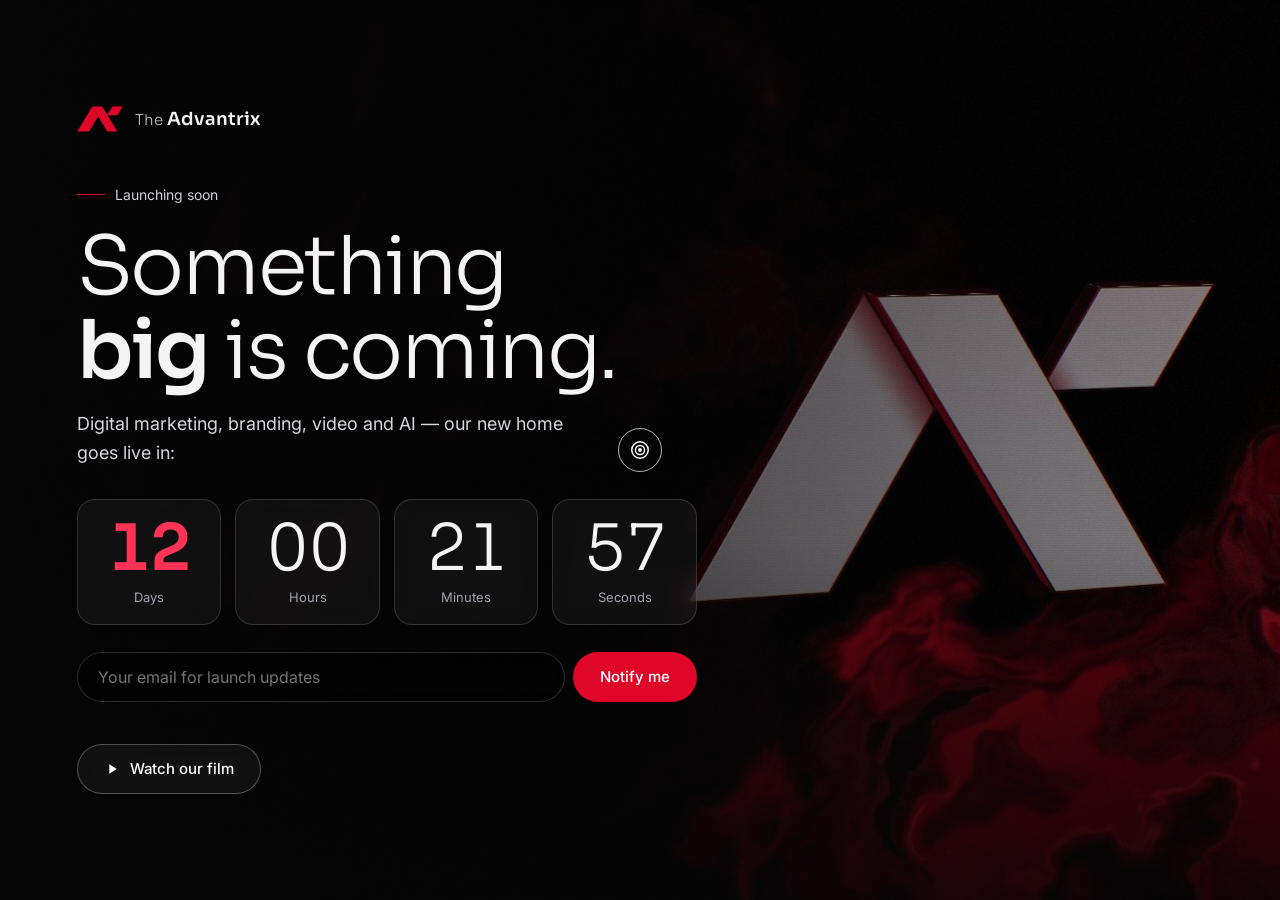
==== commit 42a770d1: "Add Coming Soon favicon and social metadata" ====
--- a/index.html
+++ b/index.html
@@ -5,6 +5,30 @@
 <meta name="viewport" content="width=device-width, initial-scale=1">
 <title>The Advantrix — Coming Soon</title>
 <meta name="description" content="The Advantrix — digital marketing, branding, video and AI. Launching soon.">
+<meta name="theme-color" content="#050506">
+<link rel="canonical" href="https://www.theadvantrix.com/">
+<link rel="icon" href="favicon.ico" sizes="16x16 32x32 48x48 96x96">
+<link rel="icon" href="favicon.svg" type="image/svg+xml" sizes="any">
+<link rel="apple-touch-icon" href="assets/images/apple-touch-icon.png" sizes="180x180">
+
+<meta property="og:type" content="website">
+<meta property="og:site_name" content="The Advantrix">
+<meta property="og:locale" content="en_IN">
+<meta property="og:url" content="https://www.theadvantrix.com/">
+<meta property="og:title" content="The Advantrix — Coming Soon">
+<meta property="og:description" content="The Advantrix — digital marketing, branding, video and AI. Launching soon.">
+<meta property="og:image" content="https://www.theadvantrix.com/assets/images/hero-loop.jpg">
+<meta property="og:image:type" content="image/jpeg">
+<meta property="og:image:width" content="1920">
+<meta property="og:image:height" content="1080">
+<meta property="og:image:alt" content="The metallic Advantrix logo against a black and red background">
+
+<meta name="twitter:card" content="summary_large_image">
+<meta name="twitter:title" content="The Advantrix — Coming Soon">
+<meta name="twitter:description" content="The Advantrix — digital marketing, branding, video and AI. Launching soon.">
+<meta name="twitter:image" content="https://www.theadvantrix.com/assets/images/hero-loop.jpg">
+<meta name="twitter:image:alt" content="The metallic Advantrix logo against a black and red background">
+
 <link rel="preconnect" href="https://fonts.googleapis.com"><link rel="preconnect" href="https://fonts.gstatic.com" crossorigin>
 <link href="https://fonts.googleapis.com/css2?family=Sora:wght@300;600&family=Inter:wght@400;500&display=swap" rel="stylesheet">
 <link rel="stylesheet" href="assets/css/coming-soon.css">
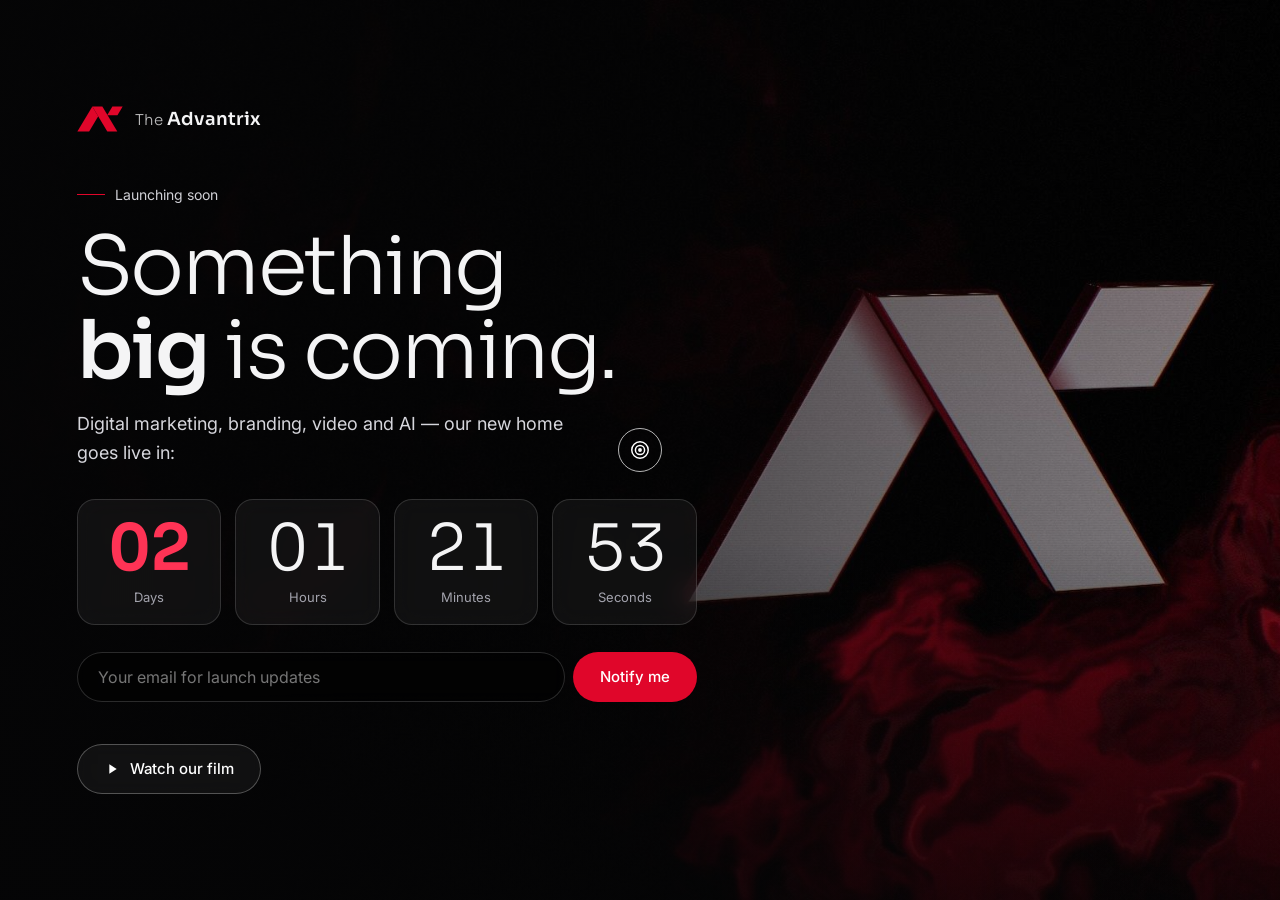
==== commit bac88bbd: "Shorten the Coming Soon countdown to ten days" ====
--- a/index.html
+++ b/index.html
@@ -43,7 +43,7 @@
     <h1>Something <b>big</b> is coming.</h1>
     <p class="lead">Digital marketing, branding, video and AI — our new home goes live in:</p>
     <div class="cd" role="timer" aria-live="off">
-      <div><b id="d">20</b><span>Days</span></div>
+      <div><b id="d">10</b><span>Days</span></div>
       <div><b id="h">00</b><span>Hours</span></div>
       <div><b id="m">00</b><span>Minutes</span></div>
       <div><b id="s">00</b><span>Seconds</span></div>
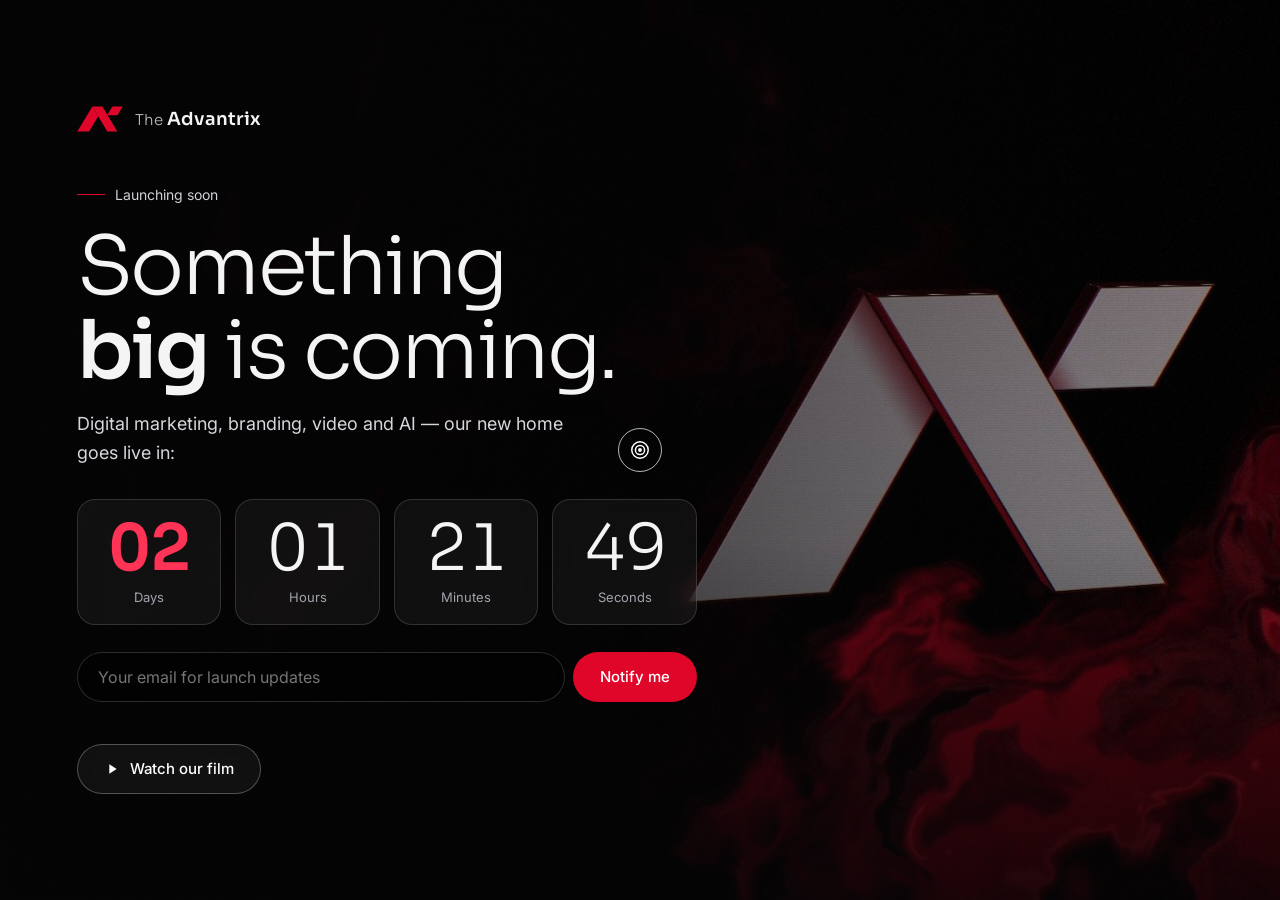
==== commit 9c16f2d4: "Improve Coming Soon social preview and page title" ====
--- a/index.html
+++ b/index.html
@@ -3,7 +3,7 @@
 <head>
 <meta charset="utf-8">
 <meta name="viewport" content="width=device-width, initial-scale=1">
-<title>The Advantrix — Coming Soon</title>
+<title>The Advantrix — Digital Marketing Agency Launching Soon</title>
 <meta name="description" content="The Advantrix — digital marketing, branding, video and AI. Launching soon.">
 <meta name="theme-color" content="#050506">
 <link rel="canonical" href="https://www.theadvantrix.com/">
@@ -15,19 +15,19 @@
 <meta property="og:site_name" content="The Advantrix">
 <meta property="og:locale" content="en_IN">
 <meta property="og:url" content="https://www.theadvantrix.com/">
-<meta property="og:title" content="The Advantrix — Coming Soon">
+<meta property="og:title" content="The Advantrix — Digital Marketing Agency Launching Soon">
 <meta property="og:description" content="The Advantrix — digital marketing, branding, video and AI. Launching soon.">
-<meta property="og:image" content="https://www.theadvantrix.com/assets/images/hero-loop.jpg">
+<meta property="og:image" content="https://www.theadvantrix.com/assets/images/coming-soon-social.jpg">
 <meta property="og:image:type" content="image/jpeg">
-<meta property="og:image:width" content="1920">
-<meta property="og:image:height" content="1080">
-<meta property="og:image:alt" content="The metallic Advantrix logo against a black and red background">
+<meta property="og:image:width" content="1200">
+<meta property="og:image:height" content="630">
+<meta property="og:image:alt" content="The Advantrix logo beside the headline ‘Something big is coming.’ and the call to action ‘Watch our film’.">
 
 <meta name="twitter:card" content="summary_large_image">
-<meta name="twitter:title" content="The Advantrix — Coming Soon">
+<meta name="twitter:title" content="The Advantrix — Digital Marketing Agency Launching Soon">
 <meta name="twitter:description" content="The Advantrix — digital marketing, branding, video and AI. Launching soon.">
-<meta name="twitter:image" content="https://www.theadvantrix.com/assets/images/hero-loop.jpg">
-<meta name="twitter:image:alt" content="The metallic Advantrix logo against a black and red background">
+<meta name="twitter:image" content="https://www.theadvantrix.com/assets/images/coming-soon-social.jpg">
+<meta name="twitter:image:alt" content="The Advantrix logo beside the headline ‘Something big is coming.’ and the call to action ‘Watch our film’.">
 
 <link rel="preconnect" href="https://fonts.googleapis.com"><link rel="preconnect" href="https://fonts.gstatic.com" crossorigin>
 <link href="https://fonts.googleapis.com/css2?family=Sora:wght@300;600&family=Inter:wght@400;500&display=swap" rel="stylesheet">
